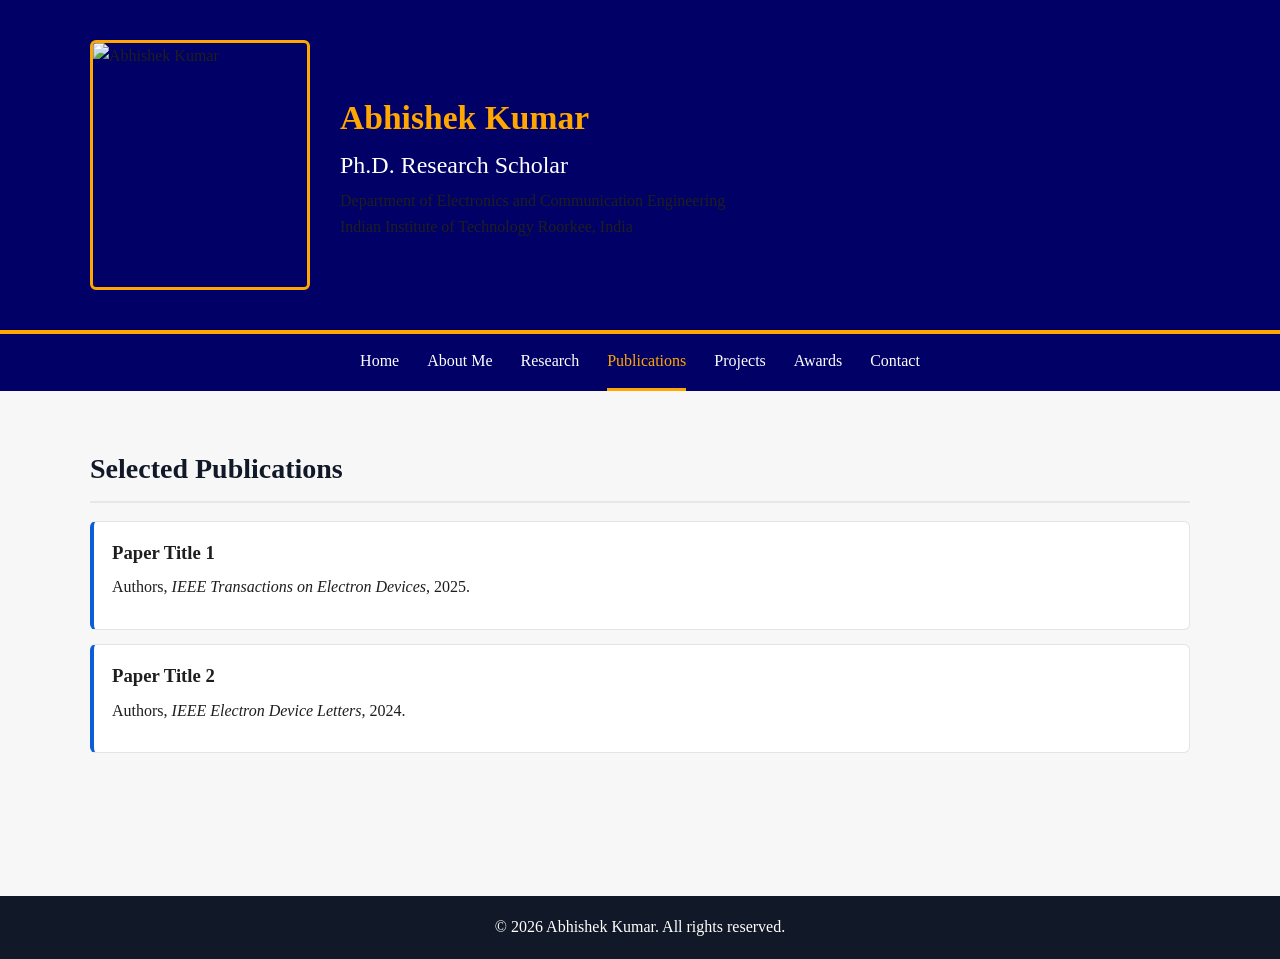
==== publications.html @ d16c705a "update" ====
<!DOCTYPE html>
<html lang="en">
<head>
  <meta charset="UTF-8" />
  <meta name="viewport" content="width=device-width, initial-scale=1.0" />
  <title>Abhishek Kumar | Publications</title>
  <link rel="preconnect" href="https://fonts.googleapis.com">
  <link rel="preconnect" href="https://fonts.gstatic.com" crossorigin>
  <link href="https://fonts.googleapis.com/css2?family=Roboto:wght@300;400;500;700&display=swap" rel="stylesheet">
  <link rel="stylesheet" href="https://cdnjs.cloudflare.com/ajax/libs/font-awesome/6.5.1/css/all.min.css">
  <link rel="stylesheet" href="style.css" />
</head>
<body>

  <header class="top-header">
    <div class="container header-grid">
      <img src="images/profile.jpg" alt="Abhishek Kumar" class="profile-pic">
      <div>
        <h1>Abhishek Kumar</h1>
        <p class="designation">Ph.D. Research Scholar</p>
        <p>Department of Electronics and Communication Engineering</p>
        <p>Indian Institute of Technology Roorkee, India</p>
      </div>
    </div>
  </header>

  <nav class="navbar">
    <div class="container">
      <ul>
        <li><a href="index.html">Home</a></li>
        <li><a href="aboutme.html">About Me</a></li>
        <li><a href="research.html">Research</a></li>
        <li><a href="publications.html" class="active">Publications</a></li>
        <li><a href="projects.html">Projects</a></li>
        <li><a href="awards.html">Awards</a></li>
        <li><a href="contact.html">Contact</a></li>
      </ul>
    </div>
  </nav>

  <section class="section">
    <div class="container">
      <h2>Selected Publications</h2>

      <div class="card">
        <h3>Paper Title 1</h3>
        <p>Authors, <em>IEEE Transactions on Electron Devices</em>, 2025.</p>
      </div>

      <div class="card">
        <h3>Paper Title 2</h3>
        <p>Authors, <em>IEEE Electron Device Letters</em>, 2024.</p>
      </div>
    </div>
  </section>

  <footer class="footer">
    <div class="container">
      <p>© 2026 Abhishek Kumar. All rights reserved.</p>
    </div>
  </footer>
</body>
</html>
---- style.css ----
* {
  margin: 0;
  padding: 0;
  box-sizing: border-box;
}

html {
  scroll-behavior: smooth;
}

body {
  font-family: "Times New Roman", Times, serif;
  background: #f7f7f7;
  color: #1e1e1e;          /* body text each tab */
  line-height: 1.65;
}

.container {
  width: 90%;
  max-width: 1100px;
  margin: 0 auto;
}

/* Header */
.top-header {
  background: #000066;   /* header background */
  border-bottom: 4px solid #ffa700;    /* border only */
  padding: 40px 0;
}

.header-grid {
  display: grid;
  grid-template-columns: 220px 1fr;
  gap: 30px;
  align-items: center;
}

.profile-pic {
  width: 220px;
  height: 250px;
  border-radius: 6px;
  object-fit: cover;
  border: 3px solid #ffa700;
}

h1 {
  font-size: 2.1rem;
  font-weight: 700;
  color: #ffa700;
}

.designation {
  color: #ffffff;
  font-size: 1.5rem;
  font-weight: 500;
  margin: 1px 0 2px;
}

.affiliation {
  color: #ffffff;
  font-weight: 500;
  margin: 1px 0 1px;
}

.social-links {
  margin-top: 20px;
}

.social-links a {
  margin-right: 20px;
  color: #ffffff;
  font-size: 2rem;
  text-decoration: none;
}

/* Navbar */
.navbar {
  background: #000066;       /* tabs back. color */
  position: sticky;
  top: 0;
  z-index: 1000;
}

.navbar ul {
  display: flex;
  justify-content: center;
  list-style: none;
  flex-wrap: wrap;
}

.navbar li {
  margin: 0 14px;
}

.navbar a {
  display: block;
  padding: 14px 0;
  color: #ffffff;
  text-decoration: none;
  font-weight: 500;
}

.navbar a:hover {
  color: #ffa700;    /* cursor reflection */
}

.navbar a.active {
  color: #ffa700;          /* active tab color */
  border-bottom: 3px solid #ffa700;
}

/* Sections */
.section {
  padding: 55px 0;
  min-height: 55vh;
}

.section h2 {
  font-size: 1.75rem;
  color: #111827;
  margin-bottom: 18px;
  border-bottom: 2px solid #e5e7eb;
  padding-bottom: 8px;
}

.section p {
  margin-bottom: 12px;
}

.bullet-list {
  margin-left: 20px;
}

.bullet-list li {
  margin-bottom: 8px;
}

/* Card */
.card {
  background: #fff;
  border: 1px solid #e4e4e7;
  border-left: 4px solid #0b5ed7;
  padding: 16px 18px;
  margin-bottom: 14px;
  border-radius: 6px;
}

.card h3 {
  margin-bottom: 6px;
}

/* Button */
.btn {
  display: inline-block;
  margin-top: 10px;
  background: #0b5ed7;
  color: #fff;
  text-decoration: none;
  padding: 10px 18px;
  border-radius: 4px;
  font-weight: 500;
}

.btn:hover {
  background: #094db1;
}

/* Footer */
.footer {
  background: #111827;
  color: #fff;
  text-align: center;
  padding: 18px 0;
  margin-top: 10px;
}

/* Responsive */
@media (max-width: 768px) {
  .header-grid {
    grid-template-columns: 1fr;
    text-align: center;
  }

  .profile-pic {
    margin: 0 auto;
  }
}
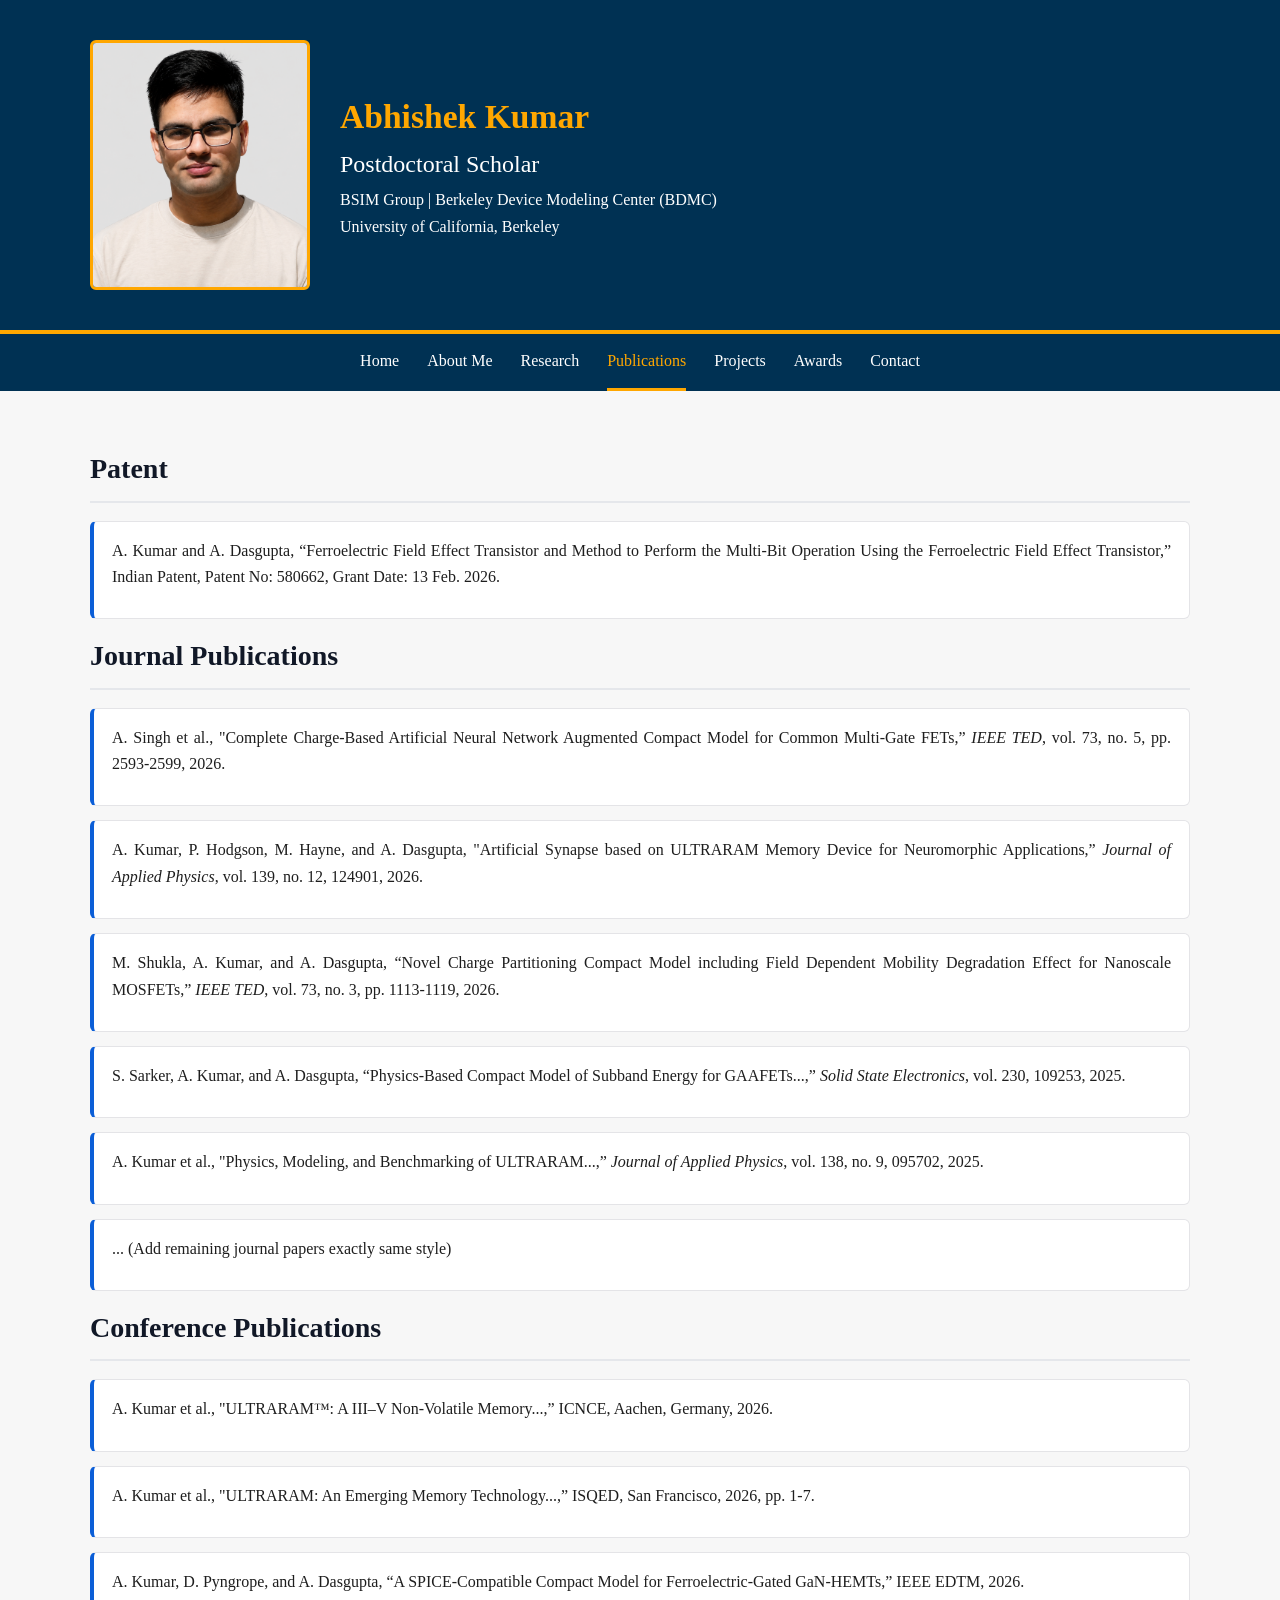
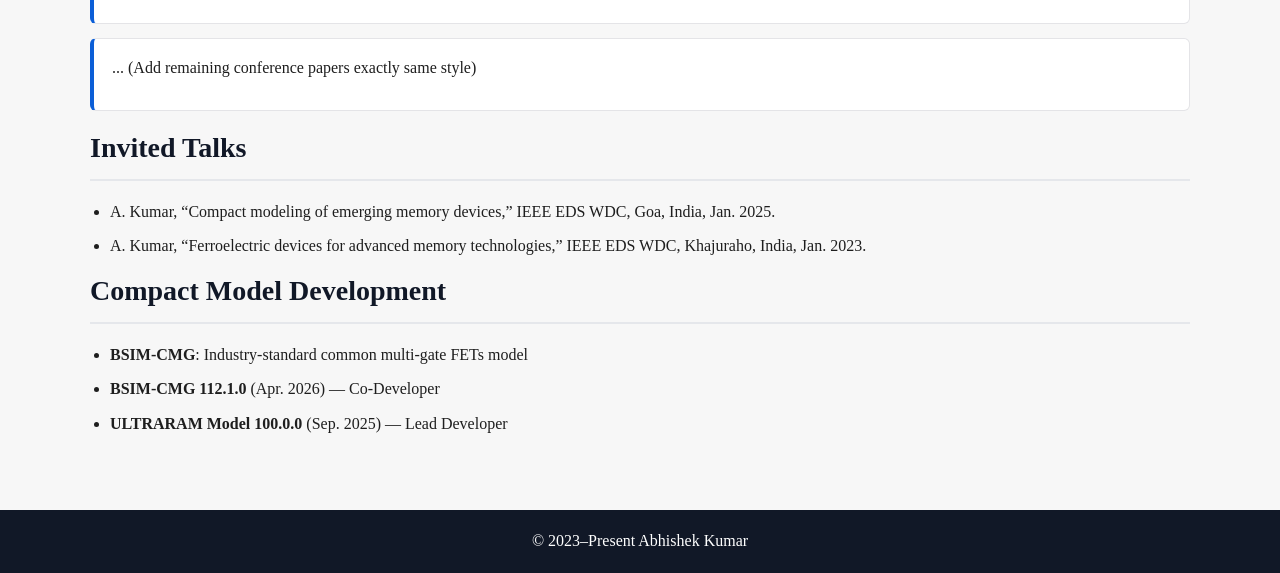
==== commit 6ae354cb: "changes" ====
--- a/publications.html
+++ b/publications.html
@@ -4,22 +4,18 @@
   <meta charset="UTF-8" />
   <meta name="viewport" content="width=device-width, initial-scale=1.0" />
   <title>Abhishek Kumar | Publications</title>
-  <link rel="preconnect" href="https://fonts.googleapis.com">
-  <link rel="preconnect" href="https://fonts.gstatic.com" crossorigin>
-  <link href="https://fonts.googleapis.com/css2?family=Roboto:wght@300;400;500;700&display=swap" rel="stylesheet">
-  <link rel="stylesheet" href="https://cdnjs.cloudflare.com/ajax/libs/font-awesome/6.5.1/css/all.min.css">
   <link rel="stylesheet" href="style.css" />
 </head>
 <body>
 
   <header class="top-header">
     <div class="container header-grid">
-      <img src="images/profile.jpg" alt="Abhishek Kumar" class="profile-pic">
+      <img src="images/profile.png" alt="Abhishek Kumar" class="profile-pic">
       <div>
         <h1>Abhishek Kumar</h1>
-        <p class="designation">Ph.D. Research Scholar</p>
-        <p>Department of Electronics and Communication Engineering</p>
-        <p>Indian Institute of Technology Roorkee, India</p>
+        <p class="designation">Postdoctoral Scholar</p>
+        <p class="affiliation">BSIM Group | Berkeley Device Modeling Center (BDMC)</p>
+        <p class="affiliation">University of California, Berkeley</p>
       </div>
     </div>
   </header>
@@ -40,23 +36,43 @@
 
   <section class="section">
     <div class="container">
-      <h2>Selected Publications</h2>
-
+      <h2>Patent</h2>
       <div class="card">
-        <h3>Paper Title 1</h3>
-        <p>Authors, <em>IEEE Transactions on Electron Devices</em>, 2025.</p>
+        <p>A. Kumar and A. Dasgupta, “Ferroelectric Field Effect Transistor and Method to Perform the Multi-Bit Operation Using the Ferroelectric Field Effect Transistor,” Indian Patent, Patent No: 580662, Grant Date: 13 Feb. 2026.</p>
       </div>
 
-      <div class="card">
-        <h3>Paper Title 2</h3>
-        <p>Authors, <em>IEEE Electron Device Letters</em>, 2024.</p>
-      </div>
+      <h2>Journal Publications</h2>
+      <div class="card"><p>A. Singh et al., "Complete Charge-Based Artificial Neural Network Augmented Compact Model for Common Multi-Gate FETs,” <em>IEEE TED</em>, vol. 73, no. 5, pp. 2593-2599, 2026.</p></div>
+      <div class="card"><p>A. Kumar, P. Hodgson, M. Hayne, and A. Dasgupta, "Artificial Synapse based on ULTRARAM Memory Device for Neuromorphic Applications,” <em>Journal of Applied Physics</em>, vol. 139, no. 12, 124901, 2026.</p></div>
+      <div class="card"><p>M. Shukla, A. Kumar, and A. Dasgupta, “Novel Charge Partitioning Compact Model including Field Dependent Mobility Degradation Effect for Nanoscale MOSFETs,” <em>IEEE TED</em>, vol. 73, no. 3, pp. 1113-1119, 2026.</p></div>
+      <div class="card"><p>S. Sarker, A. Kumar, and A. Dasgupta, “Physics-Based Compact Model of Subband Energy for GAAFETs...,” <em>Solid State Electronics</em>, vol. 230, 109253, 2025.</p></div>
+      <div class="card"><p>A. Kumar et al., "Physics, Modeling, and Benchmarking of ULTRARAM...,” <em>Journal of Applied Physics</em>, vol. 138, no. 9, 095702, 2025.</p></div>
+      <div class="card"><p>... (Add remaining journal papers exactly same style)</p></div>
+
+      <h2>Conference Publications</h2>
+      <div class="card"><p>A. Kumar et al., "ULTRARAM™: A III–V Non-Volatile Memory...,” ICNCE, Aachen, Germany, 2026.</p></div>
+      <div class="card"><p>A. Kumar et al., "ULTRARAM: An Emerging Memory Technology...,” ISQED, San Francisco, 2026, pp. 1-7.</p></div>
+      <div class="card"><p>A. Kumar, D. Pyngrope, and A. Dasgupta, “A SPICE-Compatible Compact Model for Ferroelectric-Gated GaN-HEMTs,” IEEE EDTM, 2026.</p></div>
+      <div class="card"><p>... (Add remaining conference papers exactly same style)</p></div>
+
+      <h2>Invited Talks</h2>
+      <ul class="bullet-list">
+        <li>A. Kumar, “Compact modeling of emerging memory devices,” IEEE EDS WDC, Goa, India, Jan. 2025.</li>
+        <li>A. Kumar, “Ferroelectric devices for advanced memory technologies,” IEEE EDS WDC, Khajuraho, India, Jan. 2023.</li>
+      </ul>
+
+      <h2>Compact Model Development</h2>
+      <ul class="bullet-list">
+        <li><strong>BSIM-CMG</strong>: Industry-standard common multi-gate FETs model</li>
+        <li><strong>BSIM-CMG 112.1.0</strong> (Apr. 2026) — Co-Developer</li>
+        <li><strong>ULTRARAM Model 100.0.0</strong> (Sep. 2025) — Lead Developer</li>
+      </ul>
     </div>
   </section>
 
   <footer class="footer">
     <div class="container">
-      <p>© 2026 Abhishek Kumar. All rights reserved.</p>
+      <p>© 2023–Present Abhishek Kumar</p>
     </div>
   </footer>
 </body>
--- a/style.css
+++ b/style.css
@@ -13,6 +13,7 @@
   background: #f7f7f7;
   color: #1e1e1e;          /* body text each tab */
   line-height: 1.65;
+  text-align: justify;
 }
 
 .container {
@@ -23,7 +24,7 @@
 
 /* Header */
 .top-header {
-  background: #000066;   /* header background */
+  background: #003153;   /* header background */
   border-bottom: 4px solid #ffa700;    /* border only */
   padding: 40px 0;
 }
@@ -75,7 +76,7 @@
 
 /* Navbar */
 .navbar {
-  background: #000066;       /* tabs back. color */
+  background: #003153;       /* tabs back. color */
   position: sticky;
   top: 0;
   z-index: 1000;
@@ -125,6 +126,8 @@
 
 .section p {
   margin-bottom: 12px;
+  text-align: justify;
+  text-justify: inter-word;
 }
 
 .bullet-list {
